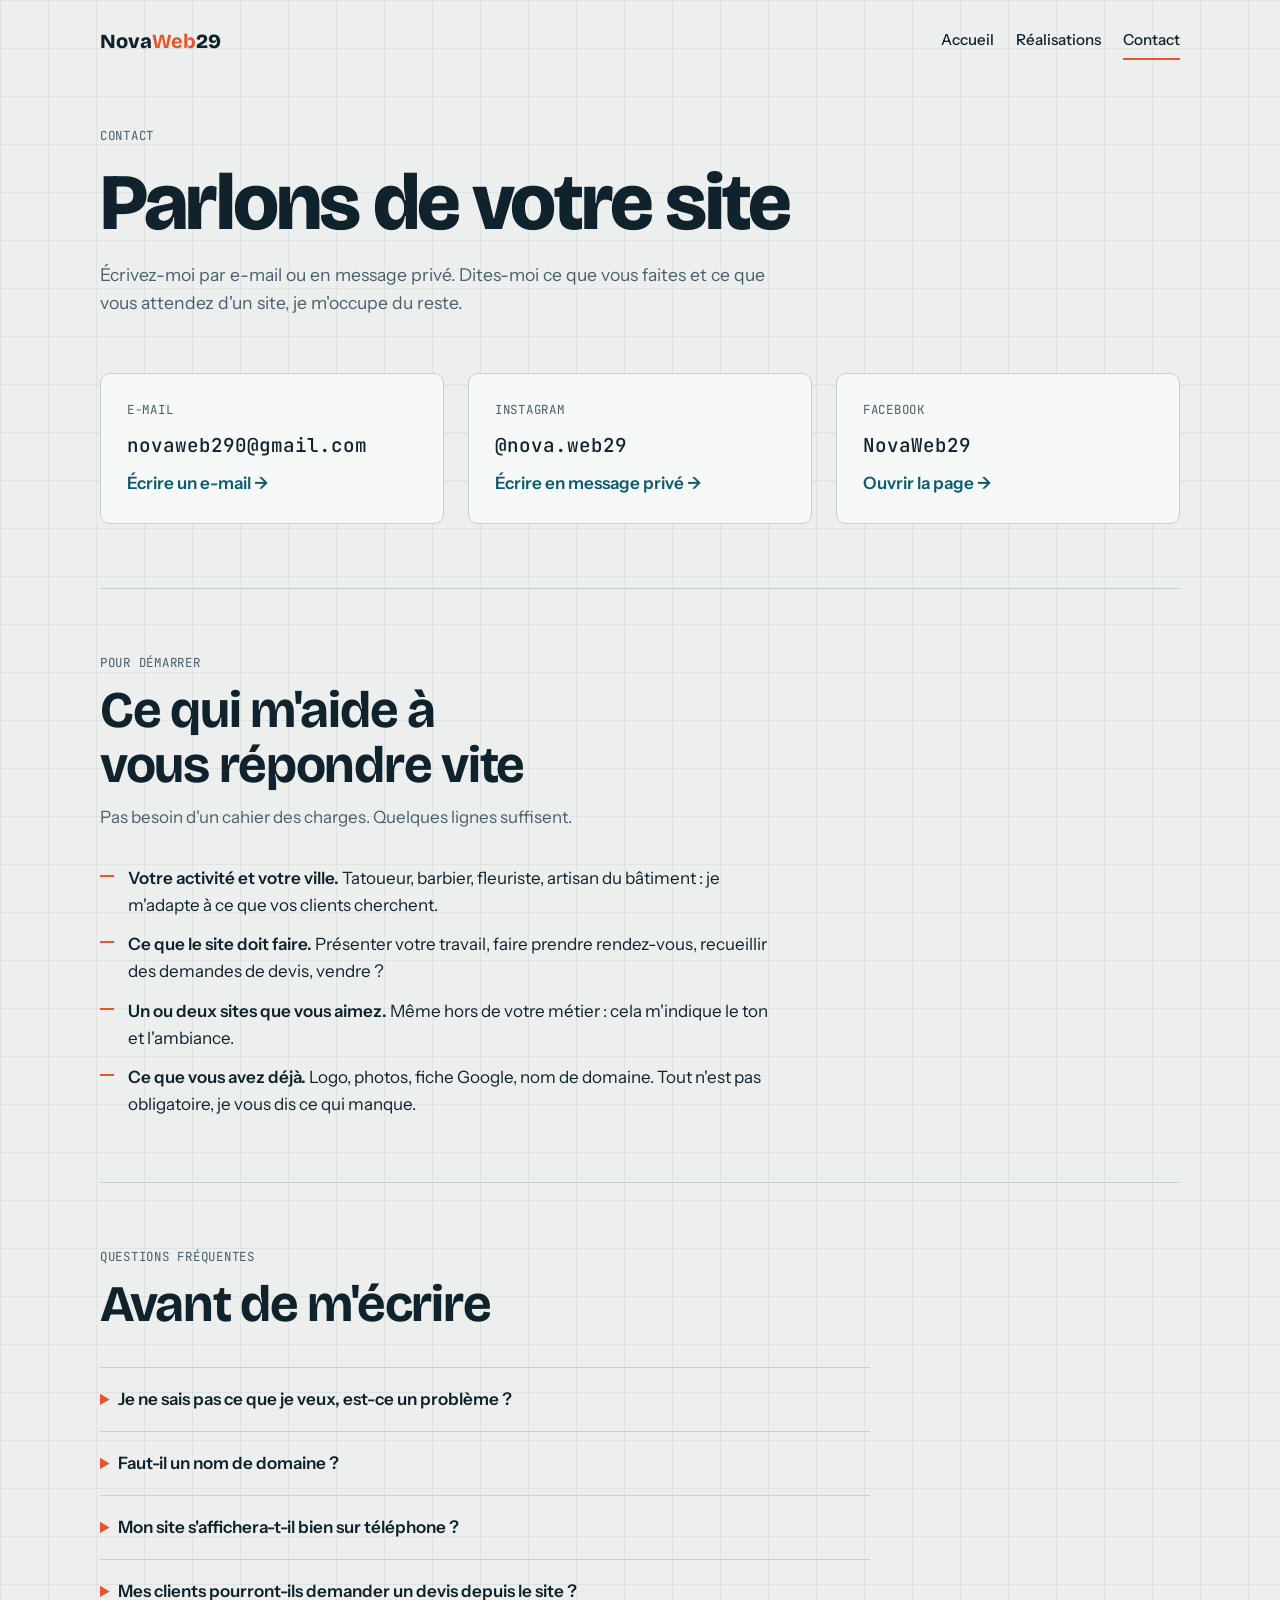
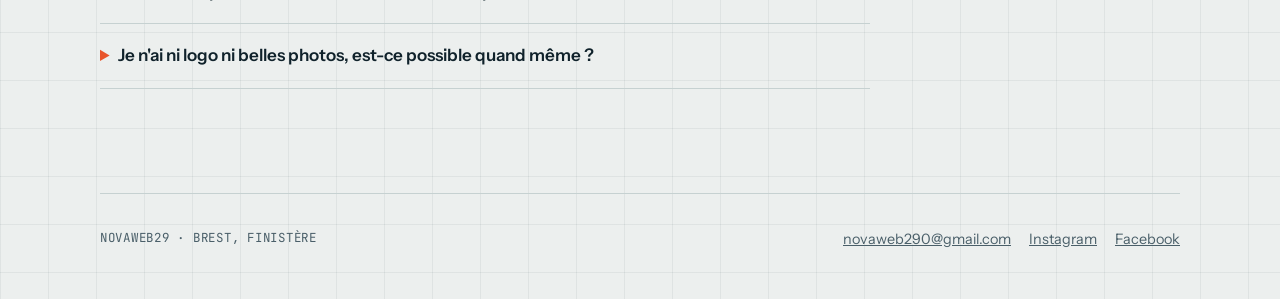
==== contact.html @ d8a7ceb2 "first commit" ====
<!doctype html>
<html lang="fr">
  <head>
    <meta charset="utf-8" />
    <meta name="viewport" content="width=device-width, initial-scale=1" />
    <title>Contact — NovaWeb29</title>
    <meta
      name="description"
      content="Contactez NovaWeb29 sur Instagram ou Facebook pour parler de votre site. Voici comment se déroule un projet, de la première discussion à la mise en ligne."
    />
    <link rel="preconnect" href="https://fonts.googleapis.com" />
    <link rel="preconnect" href="https://fonts.gstatic.com" crossorigin />
    <link
      rel="stylesheet"
      href="https://fonts.googleapis.com/css2?family=Bricolage+Grotesque:opsz,wght@12..96,500;12..96,700;12..96,800&family=Instrument+Sans:wght@400;500;600&family=JetBrains+Mono:wght@400;500&display=swap"
    />
    <link rel="stylesheet" href="css/style.css" />
  </head>
  <body>
    <div class="wrap">
      <header class="site-header">
        <a class="logo" href="index.html">Nova<b>Web</b>29</a>
        <nav class="site-nav" aria-label="Navigation principale">
          <a href="index.html">Accueil</a>
          <a href="realisations.html">Réalisations</a>
          <a href="contact.html" aria-current="page">Contact</a>
        </nav>
      </header>

      <main>
        <div class="page-head">
          <span class="mono">Contact</span>
          <h1>Parlons de votre site</h1>
          <p>
            Écrivez-moi par e-mail ou en message privé. Dites-moi ce que vous
            faites et ce que vous attendez d'un site, je m'occupe du reste.
          </p>
        </div>

        <div class="grid">
          <a class="card social" href="mailto:novaweb290@gmail.com">
            <span class="mono">E-mail</span>
            <strong>novaweb290@gmail.com</strong>
            <span class="more">Écrire un e-mail →</span>
          </a>
          <a
            class="card social"
            href="https://www.instagram.com/nova.web29/"
            target="_blank"
            rel="noopener"
          >
            <span class="mono">Instagram</span>
            <strong>@nova.web29</strong>
            <span class="more">Écrire en message privé →</span>
          </a>
          <a
            class="card social"
            href="https://www.facebook.com/profile.php?id=61596069277853"
            target="_blank"
            rel="noopener"
          >
            <span class="mono">Facebook</span>
            <strong>NovaWeb29</strong>
            <span class="more">Ouvrir la page →</span>
          </a>
        </div>

        <section class="section section--spaced">
          <div class="section-head">
            <span class="mono">Pour démarrer</span>
            <h2>Ce qui m'aide à vous répondre vite</h2>
            <p>
              Pas besoin d'un cahier des charges. Quelques lignes suffisent.
            </p>
          </div>
          <ul class="checks">
            <li>
              <strong>Votre activité et votre ville.</strong> Tatoueur, barbier,
              fleuriste, artisan du bâtiment : je m'adapte à ce que vos clients
              cherchent.
            </li>
            <li>
              <strong>Ce que le site doit faire.</strong> Présenter votre
              travail, faire prendre rendez-vous, recueillir des demandes de
              devis, vendre ?
            </li>
            <li>
              <strong>Un ou deux sites que vous aimez.</strong> Même hors de
              votre métier : cela m'indique le ton et l'ambiance.
            </li>
            <li>
              <strong>Ce que vous avez déjà.</strong> Logo, photos, fiche
              Google, nom de domaine. Tout n'est pas obligatoire, je vous dis ce
              qui manque.
            </li>
          </ul>
        </section>

        <section class="section">
          <div class="section-head">
            <span class="mono">Questions fréquentes</span>
            <h2>Avant de m'écrire</h2>
          </div>
          <div class="faq">
            <details>
              <summary>
                Je ne sais pas ce que je veux, est-ce un problème ?
              </summary>
              <p>
                Non. On réfléchit ensemble aux pages, aux couleurs et au ton, à
                partir de votre activité et de ce que vous aimez ailleurs.
              </p>
            </details>
            <details>
              <summary>Faut-il un nom de domaine ?</summary>
              <p>
                C'est conseillé : une adresse à votre nom fait plus sérieux
                qu'un lien technique. Je vous explique comment le prendre à
                votre nom, puis le site est relié dessus.
              </p>
            </details>
            <details>
              <summary>Mon site s'affichera-t-il bien sur téléphone ?</summary>
              <p>
                Oui. Chaque page est pensée d'abord pour le téléphone, puis
                adaptée aux grands écrans.
              </p>
            </details>
            <details>
              <summary>
                Mes clients pourront-ils demander un devis depuis le site ?
              </summary>
              <p>
                Oui. Un formulaire de devis ou de projet envoie la demande dans
                votre boîte mail, avec l'essentiel : quoi, pour quand, pour quel
                budget.
              </p>
            </details>
            <details>
              <summary>
                Je n'ai ni logo ni belles photos, est-ce possible quand même ?
              </summary>
              <p>
                Oui. On regarde ensemble ce qui manque et comment le compenser.
                Un logo simple et quelques bonnes photos de votre travail
                suffisent pour démarrer.
              </p>
            </details>
          </div>
        </section>
      </main>

      <footer class="site-footer">
        <span class="mono">NovaWeb29 · Brest, Finistère</span>
        <nav aria-label="Pied de page">
          <a href="mailto:novaweb290@gmail.com">novaweb290@gmail.com</a>
          <a
            href="https://www.instagram.com/nova.web29/"
            target="_blank"
            rel="noopener"
            >Instagram</a
          >
          <a
            href="https://www.facebook.com/profile.php?id=61596069277853"
            target="_blank"
            rel="noopener"
            >Facebook</a
          >
        </nav>
      </footer>
    </div>
    <script src="js/main.js"></script>
  </body>
</html>
---- css/style.css ----
/* NovaWeb29 — feuille de style commune aux trois pages.
   Concept : carte marine (quadrillage, coordonnées de Brest, un point de signal orange).
   La page Réalisations surcharge les variables dans css/realisations.css. */

/* ---------- Variables ---------- */
:root {
  --bg: #ecefee;
  --surface: #f7f9f8;
  --fg: #10222b;
  --muted: #4a5f69;
  --line: #c6d1d1;
  --accent: #0e5a70;
  --accent-fg: #ffffff;
  --signal: #e8542b;
  --grid: rgba(16, 34, 43, 0.06);

  --font-display: "Bricolage Grotesque", "Helvetica Neue", Arial, sans-serif;
  --font-body: "Instrument Sans", "Helvetica Neue", Arial, sans-serif;
  --font-mono: "JetBrains Mono", ui-monospace, Menlo, Consolas, monospace;
}

@media (prefers-color-scheme: dark) {
  :root:not([data-theme="light"]) {
    --bg: #0c171d;
    --surface: #13232b;
    --fg: #e6eeee;
    --muted: #93a8b0;
    --line: #25383f;
    --accent: #5eb6cf;
    --accent-fg: #06161c;
    --signal: #ff7a52;
    --grid: rgba(230, 238, 238, 0.06);
    color-scheme: dark;
  }
}

:root[data-theme="dark"] {
  --bg: #0c171d;
  --surface: #13232b;
  --fg: #e6eeee;
  --muted: #93a8b0;
  --line: #25383f;
  --accent: #5eb6cf;
  --accent-fg: #06161c;
  --signal: #ff7a52;
  --grid: rgba(230, 238, 238, 0.06);
  color-scheme: dark;
}

/* ---------- Base ---------- */
*,
*::before,
*::after {
  box-sizing: border-box;
}
[hidden] {
  display: none !important;
}
html {
  scroll-behavior: smooth;
}

body {
  margin: 0;
  padding-inline: max(16px, env(safe-area-inset-left, 0px))
    max(16px, env(safe-area-inset-right, 0px));
  background-color: var(--bg);
  background-image:
    linear-gradient(var(--grid) 1px, transparent 1px),
    linear-gradient(90deg, var(--grid) 1px, transparent 1px);
  background-size: 48px 48px;
  color: var(--fg);
  font-family: var(--font-body);
  font-size: 17px;
  line-height: 1.6;
}

.wrap {
  max-width: 1080px;
  margin-inline: auto;
}

a {
  color: var(--accent);
}
img {
  max-width: 100%;
  height: auto;
}
:focus-visible {
  outline: 3px solid var(--signal);
  outline-offset: 3px;
  border-radius: 4px;
}

h1,
h2,
h3 {
  margin: 0;
  font-family: var(--font-display);
  line-height: 1.08;
  text-wrap: balance;
}
p {
  margin: 0;
}

.mono {
  font-family: var(--font-mono);
  font-size: 0.78rem;
  letter-spacing: 0.06em;
  text-transform: uppercase;
  color: var(--muted);
}

/* ---------- En-tête et pied de page ---------- */
.site-header {
  display: flex;
  flex-wrap: wrap;
  align-items: center;
  justify-content: space-between;
  gap: 12px 28px;
  padding-block: 22px;
}

.logo {
  font-family: var(--font-display);
  font-weight: 800;
  font-size: 1.25rem;
  color: var(--fg);
  text-decoration: none;
}
.logo b {
  color: var(--signal);
}

.site-nav {
  display: flex;
  flex-wrap: wrap;
  gap: 6px 22px;
}
.site-nav a {
  padding-block: 6px;
  border-bottom: 2px solid transparent;
  color: var(--fg);
  font-weight: 500;
  font-size: 0.95rem;
  text-decoration: none;
}
.site-nav a:hover,
.site-nav a[aria-current="page"] {
  border-color: var(--signal);
}

.site-footer {
  display: flex;
  flex-wrap: wrap;
  justify-content: space-between;
  gap: 10px 24px;
  margin-top: 40px;
  padding-block: 34px 48px;
  border-top: 1px solid var(--line);
}
.site-footer nav {
  display: flex;
  flex-wrap: wrap;
  gap: 6px 18px;
}
.site-footer a {
  color: var(--muted);
  font-size: 0.9rem;
}

/* ---------- Boutons ---------- */
.btn {
  display: inline-block;
  padding: 13px 22px;
  border: 2px solid var(--accent);
  border-radius: 6px;
  font: 600 1rem var(--font-body);
  text-decoration: none;
  cursor: pointer;
  transition: transform 0.15s ease;
}
.btn:hover {
  transform: translateY(-1px);
}
.btn--primary {
  background: var(--accent);
  color: var(--accent-fg);
}
.btn--ghost {
  background: transparent;
  color: var(--accent);
}
.btn-row {
  display: flex;
  flex-wrap: wrap;
  gap: 12px;
}

/* ---------- Sections ---------- */
.section {
  padding-block: 64px;
  border-top: 1px solid var(--line);
}
.section--spaced {
  margin-top: 64px;
}

.section-head {
  display: grid;
  gap: 10px;
  max-width: 62ch;
  margin-bottom: 34px;
}
.section-head h2 {
  font-size: clamp(2rem, 5vw, 3.2rem);
  font-weight: 700;
  letter-spacing: -0.025em;
}
.section-head p {
  color: var(--muted);
}

/* ---------- Accueil : hero ---------- */
.hero {
  display: grid;
  gap: 26px;
  padding-block: 56px 72px;
}
.hero h1 {
  font-size: clamp(3.4rem, 13vw, 8.6rem);
  font-weight: 800;
  letter-spacing: -0.04em;
}
.hero h1 span {
  color: var(--signal);
}
.hero .lead {
  max-width: 36ch;
  font-size: clamp(1.15rem, 2.6vw, 1.5rem);
  line-height: 1.4;
}

/* ---------- Pages intérieures : titre ---------- */
.page-head {
  display: grid;
  gap: 14px;
  max-width: 64ch;
  padding-block: 44px 56px;
}
.page-head h1 {
  font-size: clamp(2.6rem, 8vw, 5rem);
  font-weight: 800;
  letter-spacing: -0.035em;
}
.page-head p {
  color: var(--muted);
  font-size: 1.1rem;
}

/* ---------- Cartes ---------- */
.grid {
  display: grid;
  gap: 24px;
  grid-template-columns: repeat(auto-fit, minmax(min(100%, 300px), 1fr));
}

.card {
  display: grid;
  gap: 12px;
  align-content: start;
  min-width: 0;
  padding: 26px;
  border: 1px solid var(--line);
  border-radius: 10px;
  background: var(--surface);
}
.card h3 {
  font-size: 1.45rem;
  font-weight: 700;
}
.card p {
  color: var(--muted);
}

.teaser {
  color: inherit;
  text-decoration: none;
  transition: border-color 0.15s ease;
}
.teaser:hover {
  border-color: var(--signal);
}
.teaser strong {
  font-family: var(--font-display);
  font-size: 1.7rem;
  font-weight: 700;
  line-height: 1.1;
}
.teaser .more {
  color: var(--accent);
  font-weight: 600;
}

.social {
  color: inherit;
  text-decoration: none;
  transition: border-color 0.15s ease;
}
.social:hover {
  border-color: var(--signal);
}
.social strong {
  font: 500 1.2rem var(--font-mono);
  overflow-wrap: anywhere;
}
.social .more {
  color: var(--accent);
  font-weight: 600;
}

/* ---------- Bandeau d'appel final ---------- */
.cta-band {
  display: grid;
  gap: 18px;
  justify-items: start;
  padding: 36px 32px;
  border-radius: 10px;
  background: var(--fg);
  color: var(--bg);
}
.cta-band h2 {
  font-size: clamp(1.8rem, 4vw, 2.6rem);
  font-weight: 700;
  letter-spacing: -0.02em;
}
.cta-band p {
  max-width: 56ch;
  opacity: 0.85;
}
.cta-band .btn {
  border-color: var(--bg);
  background: var(--bg);
  color: var(--fg);
}

/* ---------- Listes et étapes ---------- */
.checks {
  display: grid;
  gap: 12px;
  margin: 0;
  padding: 0;
  list-style: none;
  max-width: 62ch;
}
.checks li {
  position: relative;
  padding-left: 28px;
}
.checks li::before {
  content: "";
  position: absolute;
  left: 0;
  top: 0.6em;
  width: 14px;
  height: 2px;
  background: var(--signal);
}
.checks strong {
  font-weight: 600;
}

.steps {
  display: grid;
  gap: 24px;
  margin: 0;
  padding: 0;
  list-style: none;
  grid-template-columns: repeat(auto-fit, minmax(min(100%, 230px), 1fr));
  counter-reset: step;
}
.steps li {
  display: grid;
  gap: 8px;
  align-content: start;
  padding-top: 16px;
  border-top: 2px solid var(--fg);
  counter-increment: step;
}
.steps li::before {
  content: "0" counter(step);
  color: var(--signal);
  font: 500 0.8rem var(--font-mono);
}
.steps h3 {
  font-size: 1.3rem;
  font-weight: 700;
}
.steps p {
  color: var(--muted);
}

/* ---------- Réalisations ---------- */
.case {
  display: grid;
  grid-template-columns: repeat(auto-fit, minmax(min(100%, 380px), 1fr));
  overflow: hidden;
  border: 1px solid var(--line);
  border-radius: 10px;
  background: var(--surface);
}
.case + .case {
  margin-top: 32px;
}

.case__visual {
  display: grid;
  gap: 28px;
  align-content: center;
  justify-items: center;
  min-width: 0;
  padding: 40px 28px;
}
.case__visual img {
  display: block;
  width: auto;
  max-height: 260px;
}

.case__text {
  display: grid;
  gap: 14px;
  align-content: start;
  min-width: 0;
  padding: 32px 30px;
}
.case__text h2 {
  font-size: 2.2rem;
  font-weight: 700;
  letter-spacing: -0.02em;
}
.case__lead {
  font-size: 1.15rem;
  line-height: 1.45;
}
.case__text p {
  color: var(--muted);
}

.codes {
  display: grid;
  gap: 8px;
  width: 100%;
  max-width: 300px;
  margin: 0;
  padding: 0;
  list-style: none;
}
.codes li {
  display: flex;
  align-items: center;
  gap: 12px;
}
.codes i {
  flex: none;
  display: block;
  width: 26px;
  height: 26px;
  border: 1px solid rgba(255, 255, 255, 0.25);
  border-radius: 4px;
}
.codes code {
  font: 500 0.85rem var(--font-mono);
}
.codes span {
  font-size: 0.85rem;
  opacity: 0.75;
}

.tags {
  display: flex;
  flex-wrap: wrap;
  gap: 8px;
  margin-top: 4px;
}
.tags span {
  padding: 4px 9px;
  border: 1px solid var(--line);
  border-radius: 99px;
  color: var(--muted);
  font: 500 0.74rem var(--font-mono);
}

/* ---------- Démo de demande de devis ---------- */
.demo {
  overflow: hidden;
  border: 1px solid var(--line);
  border-radius: 10px;
  background: var(--surface);
}
.demo__chrome {
  display: flex;
  align-items: center;
  gap: 10px;
  padding: 10px 14px;
  border-bottom: 1px solid var(--line);
  background: var(--bg);
}
.demo__chrome i {
  display: inline-block;
  width: 10px;
  height: 10px;
  border-radius: 50%;
  background: var(--line);
}
.demo__url {
  margin-left: 6px;
  color: var(--muted);
  font: 400 0.78rem var(--font-mono);
  overflow-wrap: anywhere;
}
.demo__badge {
  margin-left: auto;
  padding: 2px 8px;
  border: 1px solid var(--signal);
  border-radius: 99px;
  color: var(--signal);
  font: 500 0.7rem var(--font-mono);
  letter-spacing: 0.06em;
  text-transform: uppercase;
  white-space: nowrap;
}
.demo__body {
  display: grid;
  gap: 30px;
  padding: 28px 24px;
  grid-template-columns: repeat(auto-fit, minmax(min(100%, 320px), 1fr));
}
.demo__intro {
  display: grid;
  gap: 14px;
  align-content: start;
}
.demo__intro h3 {
  font-size: 2rem;
  font-weight: 700;
}
.demo__intro p {
  color: var(--muted);
}
.demo__note {
  margin: 0;
  padding: 14px 24px;
  border-top: 1px solid var(--line);
  color: var(--muted);
  font-size: 0.9rem;
}

form {
  display: grid;
  gap: 14px;
  min-width: 0;
}
label {
  display: grid;
  gap: 5px;
  font-weight: 600;
  font-size: 0.9rem;
}
input,
select,
textarea {
  width: 100%;
  min-width: 0;
  padding: 10px 12px;
  border: 1px solid var(--line);
  border-radius: 6px;
  background: var(--bg);
  color: var(--fg);
  font: 400 1rem var(--font-body);
}
textarea {
  min-height: 96px;
  resize: vertical;
}
.form-row {
  display: grid;
  gap: 14px;
  grid-template-columns: repeat(auto-fit, minmax(min(100%, 180px), 1fr));
}

.recap {
  display: grid;
  gap: 10px;
  padding: 18px 20px;
  border: 1px dashed var(--accent);
  border-radius: 8px;
}
.recap dl {
  display: grid;
  grid-template-columns: auto 1fr;
  gap: 6px 14px;
  margin: 0;
}
.recap dt {
  padding-top: 3px;
  color: var(--muted);
  font: 500 0.74rem var(--font-mono);
  letter-spacing: 0.05em;
  text-transform: uppercase;
}
.recap dd {
  margin: 0;
  overflow-wrap: anywhere;
}

/* ---------- Accueil : engagements et sites en ligne ---------- */
.trust {
  display: grid;
  gap: 22px;
  padding-block: 28px;
  border-top: 1px solid var(--line);
}
.promises {
  display: flex;
  flex-wrap: wrap;
  gap: 10px 32px;
  margin: 0;
  padding: 0;
  list-style: none;
  font-weight: 600;
}
.promises li {
  position: relative;
  padding-left: 22px;
}
.promises li::before {
  content: "";
  position: absolute;
  left: 0;
  top: 0.72em;
  width: 12px;
  height: 2px;
  background: var(--signal);
}

.clients {
  display: flex;
  flex-wrap: wrap;
  align-items: center;
  gap: 12px 14px;
}
.client {
  display: inline-flex;
  align-items: center;
  gap: 12px;
  padding: 8px 16px 8px 10px;
  border-radius: 6px;
  color: #f4efe6;
  font-family: var(--font-display);
  font-weight: 600;
  text-decoration: none;
  transition: transform 0.15s ease;
}
.client:hover {
  transform: translateY(-1px);
}
.client img {
  display: block;
  width: auto;
  height: 40px;
}
.client--graphite {
  background: #141a1e;
}
.client--manor {
  background: #211e1e;
}

/* ---------- Contact : FAQ ---------- */
.faq {
  display: grid;
  max-width: 70ch;
  border-top: 1px solid var(--line);
}
.faq details {
  border-bottom: 1px solid var(--line);
}
.faq summary {
  padding-block: 18px;
  font-weight: 600;
  cursor: pointer;
}
.faq summary::marker {
  color: var(--signal);
}
.faq p {
  padding-bottom: 18px;
  color: var(--muted);
}

@media (prefers-reduced-motion: reduce) {
  html {
    scroll-behavior: auto;
  }
  .btn,
  .teaser,
  .social,
  .client {
    transition: none;
  }
  .btn:hover {
    transform: none;
  }
}
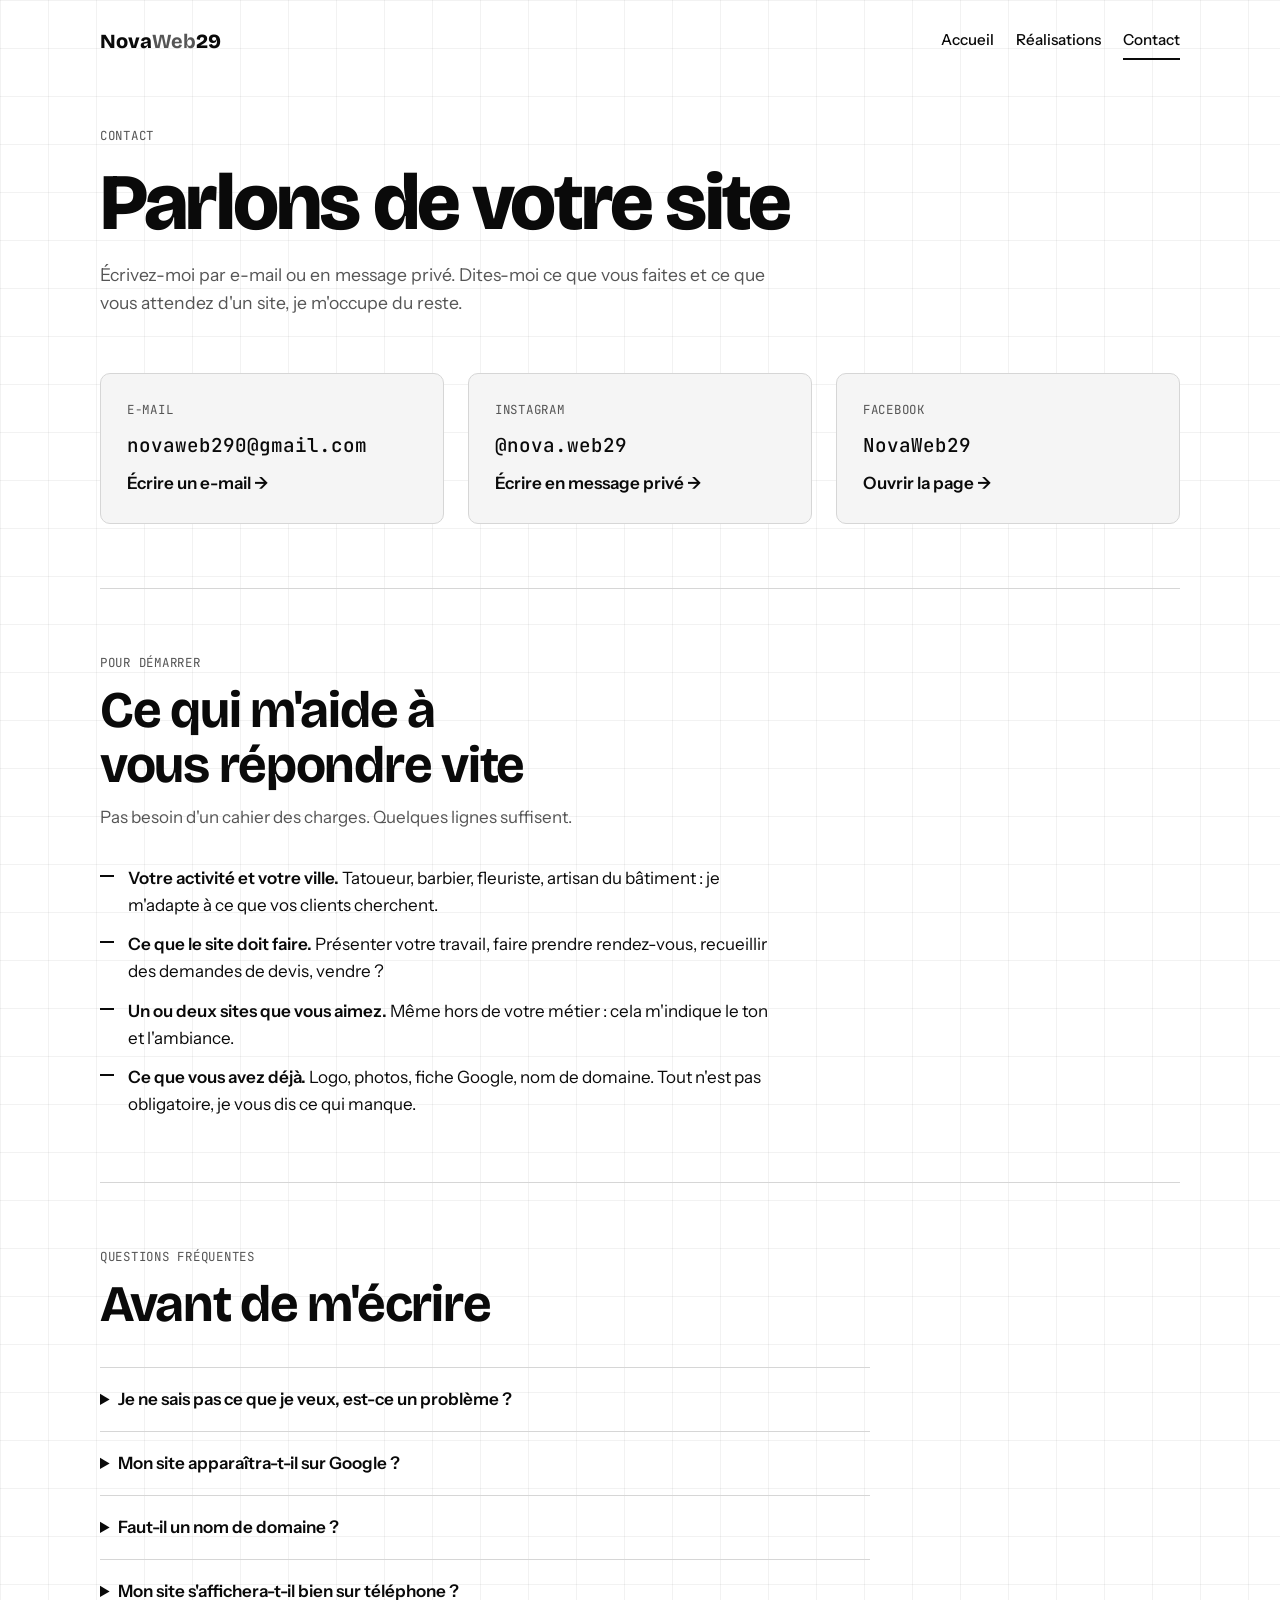
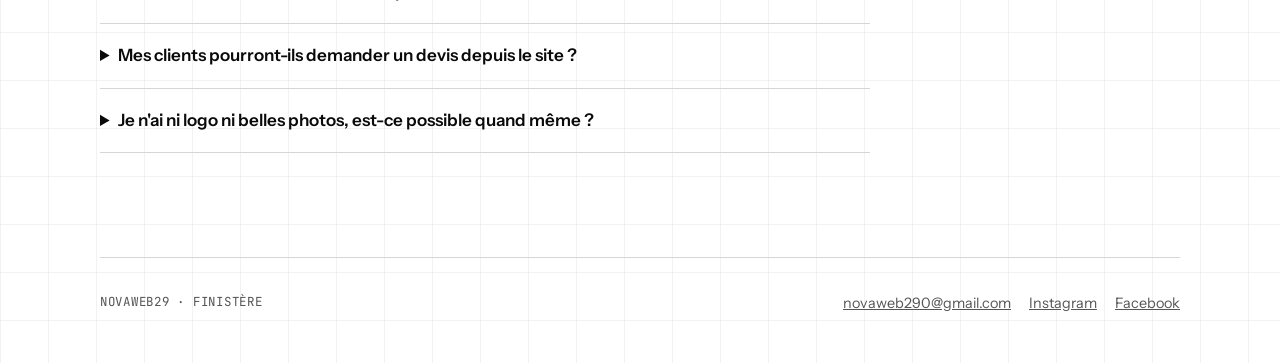
==== commit d38f83ec: "v1" ====
--- a/contact.html
+++ b/contact.html
@@ -1,174 +1,122 @@
 <!doctype html>
 <html lang="fr">
-  <head>
-    <meta charset="utf-8" />
-    <meta name="viewport" content="width=device-width, initial-scale=1" />
-    <title>Contact — NovaWeb29</title>
-    <meta
-      name="description"
-      content="Contactez NovaWeb29 sur Instagram ou Facebook pour parler de votre site. Voici comment se déroule un projet, de la première discussion à la mise en ligne."
-    />
-    <link rel="preconnect" href="https://fonts.googleapis.com" />
-    <link rel="preconnect" href="https://fonts.gstatic.com" crossorigin />
-    <link
-      rel="stylesheet"
-      href="https://fonts.googleapis.com/css2?family=Bricolage+Grotesque:opsz,wght@12..96,500;12..96,700;12..96,800&family=Instrument+Sans:wght@400;500;600&family=JetBrains+Mono:wght@400;500&display=swap"
-    />
-    <link rel="stylesheet" href="css/style.css" />
-  </head>
-  <body>
-    <div class="wrap">
-      <header class="site-header">
-        <a class="logo" href="index.html">Nova<b>Web</b>29</a>
-        <nav class="site-nav" aria-label="Navigation principale">
-          <a href="index.html">Accueil</a>
-          <a href="realisations.html">Réalisations</a>
-          <a href="contact.html" aria-current="page">Contact</a>
-        </nav>
-      </header>
+<head>
+  <meta charset="utf-8">
+  <meta name="viewport" content="width=device-width, initial-scale=1">
+  <title>Devis site web dans le Finistère : contact — NovaWeb29</title>
+  <meta name="description" content="Demandez un devis gratuit pour votre site web dans le Finistère. Écrivez à NovaWeb29 par e-mail, Instagram ou Facebook.">
+  <meta name="robots" content="index, follow, max-image-preview:large">
+  <meta name="theme-color" content="#0A0A0A">
+  <link rel="canonical" href="https://novaweb29.fr/contact.html">
+  <link rel="icon" href="img/favicon.svg" type="image/svg+xml">
+  <meta property="og:type" content="website">
+  <meta property="og:locale" content="fr_FR">
+  <meta property="og:site_name" content="NovaWeb29">
+  <meta property="og:title" content="Devis site web dans le Finistère : contact — NovaWeb29">
+  <meta property="og:description" content="Demandez un devis gratuit pour votre site web dans le Finistère. Écrivez à NovaWeb29 par e-mail, Instagram ou Facebook.">
+  <meta property="og:url" content="https://novaweb29.fr/contact.html">
+  <meta property="og:image" content="https://novaweb29.fr/img/og-image.png">
+  <meta name="twitter:card" content="summary_large_image">
+  <link rel="preconnect" href="https://fonts.googleapis.com">
+  <link rel="preconnect" href="https://fonts.gstatic.com" crossorigin>
+  <link rel="stylesheet" href="https://fonts.googleapis.com/css2?family=Bricolage+Grotesque:opsz,wght@12..96,500;12..96,700;12..96,800&family=Instrument+Sans:wght@400;500;600&family=JetBrains+Mono:wght@400;500&display=swap">
+  <link rel="stylesheet" href="css/style.css">
+</head>
+<body>
+<div class="wrap">
 
-      <main>
-        <div class="page-head">
-          <span class="mono">Contact</span>
-          <h1>Parlons de votre site</h1>
-          <p>
-            Écrivez-moi par e-mail ou en message privé. Dites-moi ce que vous
-            faites et ce que vous attendez d'un site, je m'occupe du reste.
-          </p>
-        </div>
+  <header class="site-header">
+    <a class="logo" href="index.html">Nova<b>Web</b>29</a>
+    <nav class="site-nav" aria-label="Navigation principale">
+      <a href="index.html">Accueil</a>
+      <a href="realisations.html">Réalisations</a>
+      <a href="contact.html" aria-current="page">Contact</a>
+    </nav>
+  </header>
 
-        <div class="grid">
-          <a class="card social" href="mailto:novaweb290@gmail.com">
-            <span class="mono">E-mail</span>
-            <strong>novaweb290@gmail.com</strong>
-            <span class="more">Écrire un e-mail →</span>
-          </a>
-          <a
-            class="card social"
-            href="https://www.instagram.com/nova.web29/"
-            target="_blank"
-            rel="noopener"
-          >
-            <span class="mono">Instagram</span>
-            <strong>@nova.web29</strong>
-            <span class="more">Écrire en message privé →</span>
-          </a>
-          <a
-            class="card social"
-            href="https://www.facebook.com/profile.php?id=61596069277853"
-            target="_blank"
-            rel="noopener"
-          >
-            <span class="mono">Facebook</span>
-            <strong>NovaWeb29</strong>
-            <span class="more">Ouvrir la page →</span>
-          </a>
-        </div>
+  <main>
+    <div class="page-head">
+      <span class="mono">Contact</span>
+      <h1>Parlons de votre site</h1>
+      <p>Écrivez-moi par e-mail ou en message privé. Dites-moi ce que vous faites et ce que vous attendez d'un site, je m'occupe du reste.</p>
+    </div>
 
-        <section class="section section--spaced">
-          <div class="section-head">
-            <span class="mono">Pour démarrer</span>
-            <h2>Ce qui m'aide à vous répondre vite</h2>
-            <p>
-              Pas besoin d'un cahier des charges. Quelques lignes suffisent.
-            </p>
-          </div>
-          <ul class="checks">
-            <li>
-              <strong>Votre activité et votre ville.</strong> Tatoueur, barbier,
-              fleuriste, artisan du bâtiment : je m'adapte à ce que vos clients
-              cherchent.
-            </li>
-            <li>
-              <strong>Ce que le site doit faire.</strong> Présenter votre
-              travail, faire prendre rendez-vous, recueillir des demandes de
-              devis, vendre ?
-            </li>
-            <li>
-              <strong>Un ou deux sites que vous aimez.</strong> Même hors de
-              votre métier : cela m'indique le ton et l'ambiance.
-            </li>
-            <li>
-              <strong>Ce que vous avez déjà.</strong> Logo, photos, fiche
-              Google, nom de domaine. Tout n'est pas obligatoire, je vous dis ce
-              qui manque.
-            </li>
-          </ul>
-        </section>
+    <div class="grid">
+      <a class="card social" href="mailto:novaweb290@gmail.com">
+        <span class="mono">E-mail</span>
+        <strong>novaweb290@gmail.com</strong>
+        <span class="more">Écrire un e-mail →</span>
+      </a>
+      <a class="card social" href="https://www.instagram.com/nova.web29/" target="_blank" rel="noopener">
+        <span class="mono">Instagram</span>
+        <strong>@nova.web29</strong>
+        <span class="more">Écrire en message privé →</span>
+      </a>
+      <a class="card social" href="https://www.facebook.com/profile.php?id=61596069277853" target="_blank" rel="noopener">
+        <span class="mono">Facebook</span>
+        <strong>NovaWeb29</strong>
+        <span class="more">Ouvrir la page →</span>
+      </a>
+    </div>
 
-        <section class="section">
-          <div class="section-head">
-            <span class="mono">Questions fréquentes</span>
-            <h2>Avant de m'écrire</h2>
-          </div>
-          <div class="faq">
-            <details>
-              <summary>
-                Je ne sais pas ce que je veux, est-ce un problème ?
-              </summary>
-              <p>
-                Non. On réfléchit ensemble aux pages, aux couleurs et au ton, à
-                partir de votre activité et de ce que vous aimez ailleurs.
-              </p>
-            </details>
-            <details>
-              <summary>Faut-il un nom de domaine ?</summary>
-              <p>
-                C'est conseillé : une adresse à votre nom fait plus sérieux
-                qu'un lien technique. Je vous explique comment le prendre à
-                votre nom, puis le site est relié dessus.
-              </p>
-            </details>
-            <details>
-              <summary>Mon site s'affichera-t-il bien sur téléphone ?</summary>
-              <p>
-                Oui. Chaque page est pensée d'abord pour le téléphone, puis
-                adaptée aux grands écrans.
-              </p>
-            </details>
-            <details>
-              <summary>
-                Mes clients pourront-ils demander un devis depuis le site ?
-              </summary>
-              <p>
-                Oui. Un formulaire de devis ou de projet envoie la demande dans
-                votre boîte mail, avec l'essentiel : quoi, pour quand, pour quel
-                budget.
-              </p>
-            </details>
-            <details>
-              <summary>
-                Je n'ai ni logo ni belles photos, est-ce possible quand même ?
-              </summary>
-              <p>
-                Oui. On regarde ensemble ce qui manque et comment le compenser.
-                Un logo simple et quelques bonnes photos de votre travail
-                suffisent pour démarrer.
-              </p>
-            </details>
-          </div>
-        </section>
-      </main>
+    <section class="section section--spaced">
+      <div class="section-head">
+        <span class="mono">Pour démarrer</span>
+        <h2>Ce qui m'aide à vous répondre vite</h2>
+        <p>Pas besoin d'un cahier des charges. Quelques lignes suffisent.</p>
+      </div>
+      <ul class="checks">
+        <li><strong>Votre activité et votre ville.</strong> Tatoueur, barbier, fleuriste, artisan du bâtiment : je m'adapte à ce que vos clients cherchent.</li>
+        <li><strong>Ce que le site doit faire.</strong> Présenter votre travail, faire prendre rendez-vous, recueillir des demandes de devis, vendre ?</li>
+        <li><strong>Un ou deux sites que vous aimez.</strong> Même hors de votre métier : cela m'indique le ton et l'ambiance.</li>
+        <li><strong>Ce que vous avez déjà.</strong> Logo, photos, fiche Google, nom de domaine. Tout n'est pas obligatoire, je vous dis ce qui manque.</li>
+      </ul>
+    </section>
 
-      <footer class="site-footer">
-        <span class="mono">NovaWeb29 · Brest, Finistère</span>
-        <nav aria-label="Pied de page">
-          <a href="mailto:novaweb290@gmail.com">novaweb290@gmail.com</a>
-          <a
-            href="https://www.instagram.com/nova.web29/"
-            target="_blank"
-            rel="noopener"
-            >Instagram</a
-          >
-          <a
-            href="https://www.facebook.com/profile.php?id=61596069277853"
-            target="_blank"
-            rel="noopener"
-            >Facebook</a
-          >
-        </nav>
-      </footer>
-    </div>
-    <script src="js/main.js"></script>
-  </body>
+    <section class="section">
+      <div class="section-head">
+        <span class="mono">Questions fréquentes</span>
+        <h2>Avant de m'écrire</h2>
+      </div>
+      <div class="faq">
+        <details>
+          <summary>Je ne sais pas ce que je veux, est-ce un problème ?</summary>
+          <p>Non. On réfléchit ensemble aux pages, aux couleurs et au ton, à partir de votre activité et de ce que vous aimez ailleurs.</p>
+        </details>
+        <details>
+          <summary>Mon site apparaîtra-t-il sur Google ?</summary>
+          <p>Je m'occupe de tout ce qui aide Google à vous trouver : le titre et la description affichés dans les résultats, la liste de vos pages envoyée à Google, et votre fiche Google avec vos horaires et votre zone. Personne ne peut promettre la première place, mais votre site est bien préparé pour y prétendre. Les premiers résultats prennent quelques semaines.</p>
+        </details>
+        <details>
+          <summary>Faut-il un nom de domaine ?</summary>
+          <p>C'est conseillé : une adresse à votre nom fait plus sérieux qu'un lien technique. Je vous explique comment le prendre à votre nom, puis le site est relié dessus.</p>
+        </details>
+        <details>
+          <summary>Mon site s'affichera-t-il bien sur téléphone ?</summary>
+          <p>Oui. Chaque page est pensée d'abord pour le téléphone, puis adaptée aux grands écrans.</p>
+        </details>
+        <details>
+          <summary>Mes clients pourront-ils demander un devis depuis le site ?</summary>
+          <p>Oui. Un formulaire de devis ou de projet envoie la demande dans votre boîte mail, avec l'essentiel : quoi, pour quand, pour quel budget.</p>
+        </details>
+        <details>
+          <summary>Je n'ai ni logo ni belles photos, est-ce possible quand même ?</summary>
+          <p>Oui. On regarde ensemble ce qui manque et comment le compenser. Un logo simple et quelques bonnes photos de votre travail suffisent pour démarrer.</p>
+        </details>
+      </div>
+    </section>
+  </main>
+
+  <footer class="site-footer">
+    <span class="mono">NovaWeb29 · Finistère</span>
+    <nav aria-label="Pied de page">
+      <a href="mailto:novaweb290@gmail.com">novaweb290@gmail.com</a>
+      <a href="https://www.instagram.com/nova.web29/" target="_blank" rel="noopener">Instagram</a>
+      <a href="https://www.facebook.com/profile.php?id=61596069277853" target="_blank" rel="noopener">Facebook</a>
+    </nav>
+  </footer>
+
+</div>
+<script src="js/main.js"></script>
+</body>
 </html>
--- a/css/style.css
+++ b/css/style.css
@@ -1,18 +1,18 @@
 /* NovaWeb29 — feuille de style commune aux trois pages.
-   Concept : carte marine (quadrillage, coordonnées de Brest, un point de signal orange).
-   La page Réalisations surcharge les variables dans css/realisations.css. */
+   Concept : carte marine en noir et blanc (quadrillage, coordonnées de Brest).
+   css/realisations.css ne colore que les panneaux logo des clients. */
 
 /* ---------- Variables ---------- */
 :root {
-  --bg: #ecefee;
-  --surface: #f7f9f8;
-  --fg: #10222b;
-  --muted: #4a5f69;
-  --line: #c6d1d1;
-  --accent: #0e5a70;
-  --accent-fg: #ffffff;
-  --signal: #e8542b;
-  --grid: rgba(16, 34, 43, 0.06);
+  --bg: #FFFFFF;
+  --surface: #F5F5F5;
+  --fg: #0A0A0A;
+  --muted: #555555;
+  --line: #D6D6D6;
+  --accent: #0A0A0A;
+  --accent-fg: #FFFFFF;
+  --signal: #0A0A0A;
+  --grid: rgba(0, 0, 0, .05);
 
   --font-display: "Bricolage Grotesque", "Helvetica Neue", Arial, sans-serif;
   --font-body: "Instrument Sans", "Helvetica Neue", Arial, sans-serif;
@@ -21,49 +21,40 @@
 
 @media (prefers-color-scheme: dark) {
   :root:not([data-theme="light"]) {
-    --bg: #0c171d;
-    --surface: #13232b;
-    --fg: #e6eeee;
-    --muted: #93a8b0;
-    --line: #25383f;
-    --accent: #5eb6cf;
-    --accent-fg: #06161c;
-    --signal: #ff7a52;
-    --grid: rgba(230, 238, 238, 0.06);
+    --bg: #0A0A0A;
+    --surface: #151515;
+    --fg: #F5F5F5;
+    --muted: #A3A3A3;
+    --line: #2E2E2E;
+    --accent: #FFFFFF;
+    --accent-fg: #0A0A0A;
+    --signal: #FFFFFF;
+    --grid: rgba(255, 255, 255, .06);
     color-scheme: dark;
   }
 }
 
 :root[data-theme="dark"] {
-  --bg: #0c171d;
-  --surface: #13232b;
-  --fg: #e6eeee;
-  --muted: #93a8b0;
-  --line: #25383f;
-  --accent: #5eb6cf;
-  --accent-fg: #06161c;
-  --signal: #ff7a52;
-  --grid: rgba(230, 238, 238, 0.06);
+  --bg: #0A0A0A;
+  --surface: #151515;
+  --fg: #F5F5F5;
+  --muted: #A3A3A3;
+  --line: #2E2E2E;
+  --accent: #FFFFFF;
+  --accent-fg: #0A0A0A;
+  --signal: #FFFFFF;
+  --grid: rgba(255, 255, 255, .06);
   color-scheme: dark;
 }
 
 /* ---------- Base ---------- */
-*,
-*::before,
-*::after {
-  box-sizing: border-box;
-}
-[hidden] {
-  display: none !important;
-}
-html {
-  scroll-behavior: smooth;
-}
+*, *::before, *::after { box-sizing: border-box; }
+[hidden] { display: none !important; }
+html { scroll-behavior: smooth; }
 
 body {
   margin: 0;
-  padding-inline: max(16px, env(safe-area-inset-left, 0px))
-    max(16px, env(safe-area-inset-right, 0px));
+  padding-inline: max(16px, env(safe-area-inset-left, 0px)) max(16px, env(safe-area-inset-right, 0px));
   background-color: var(--bg);
   background-image:
     linear-gradient(var(--grid) 1px, transparent 1px),
@@ -75,40 +66,19 @@
   line-height: 1.6;
 }
 
-.wrap {
-  max-width: 1080px;
-  margin-inline: auto;
-}
-
-a {
-  color: var(--accent);
-}
-img {
-  max-width: 100%;
-  height: auto;
-}
-:focus-visible {
-  outline: 3px solid var(--signal);
-  outline-offset: 3px;
-  border-radius: 4px;
-}
-
-h1,
-h2,
-h3 {
-  margin: 0;
-  font-family: var(--font-display);
-  line-height: 1.08;
-  text-wrap: balance;
-}
-p {
-  margin: 0;
-}
+.wrap { max-width: 1080px; margin-inline: auto; }
+
+a { color: var(--accent); }
+img { max-width: 100%; height: auto; }
+:focus-visible { outline: 3px solid var(--signal); outline-offset: 3px; border-radius: 4px; }
+
+h1, h2, h3 { margin: 0; font-family: var(--font-display); line-height: 1.08; text-wrap: balance; }
+p { margin: 0; }
 
 .mono {
   font-family: var(--font-mono);
-  font-size: 0.78rem;
-  letter-spacing: 0.06em;
+  font-size: .78rem;
+  letter-spacing: .06em;
   text-transform: uppercase;
   color: var(--muted);
 }
@@ -130,27 +100,19 @@
   color: var(--fg);
   text-decoration: none;
 }
-.logo b {
-  color: var(--signal);
-}
-
-.site-nav {
-  display: flex;
-  flex-wrap: wrap;
-  gap: 6px 22px;
-}
+.logo b { color: var(--muted); }
+
+.site-nav { display: flex; flex-wrap: wrap; gap: 6px 22px; }
 .site-nav a {
   padding-block: 6px;
   border-bottom: 2px solid transparent;
   color: var(--fg);
   font-weight: 500;
-  font-size: 0.95rem;
+  font-size: .95rem;
   text-decoration: none;
 }
 .site-nav a:hover,
-.site-nav a[aria-current="page"] {
-  border-color: var(--signal);
-}
+.site-nav a[aria-current="page"] { border-color: var(--signal); }
 
 .site-footer {
   display: flex;
@@ -161,15 +123,8 @@
   padding-block: 34px 48px;
   border-top: 1px solid var(--line);
 }
-.site-footer nav {
-  display: flex;
-  flex-wrap: wrap;
-  gap: 6px 18px;
-}
-.site-footer a {
-  color: var(--muted);
-  font-size: 0.9rem;
-}
+.site-footer nav { display: flex; flex-wrap: wrap; gap: 6px 18px; }
+.site-footer a { color: var(--muted); font-size: .9rem; }
 
 /* ---------- Boutons ---------- */
 .btn {
@@ -180,85 +135,31 @@
   font: 600 1rem var(--font-body);
   text-decoration: none;
   cursor: pointer;
-  transition: transform 0.15s ease;
-}
-.btn:hover {
-  transform: translateY(-1px);
-}
-.btn--primary {
-  background: var(--accent);
-  color: var(--accent-fg);
-}
-.btn--ghost {
-  background: transparent;
-  color: var(--accent);
-}
-.btn-row {
-  display: flex;
-  flex-wrap: wrap;
-  gap: 12px;
-}
+  transition: transform .15s ease;
+}
+.btn:hover { transform: translateY(-1px); }
+.btn--primary { background: var(--accent); color: var(--accent-fg); }
+.btn--ghost { background: transparent; color: var(--accent); }
+.btn-row { display: flex; flex-wrap: wrap; gap: 12px; }
 
 /* ---------- Sections ---------- */
-.section {
-  padding-block: 64px;
-  border-top: 1px solid var(--line);
-}
-.section--spaced {
-  margin-top: 64px;
-}
-
-.section-head {
-  display: grid;
-  gap: 10px;
-  max-width: 62ch;
-  margin-bottom: 34px;
-}
-.section-head h2 {
-  font-size: clamp(2rem, 5vw, 3.2rem);
-  font-weight: 700;
-  letter-spacing: -0.025em;
-}
-.section-head p {
-  color: var(--muted);
-}
+.section { padding-block: 64px; border-top: 1px solid var(--line); }
+.section--spaced { margin-top: 64px; }
+
+.section-head { display: grid; gap: 10px; max-width: 62ch; margin-bottom: 34px; }
+.section-head h2 { font-size: clamp(2rem, 5vw, 3.2rem); font-weight: 700; letter-spacing: -.025em; }
+.section-head p { color: var(--muted); }
 
 /* ---------- Accueil : hero ---------- */
-.hero {
-  display: grid;
-  gap: 26px;
-  padding-block: 56px 72px;
-}
-.hero h1 {
-  font-size: clamp(3.4rem, 13vw, 8.6rem);
-  font-weight: 800;
-  letter-spacing: -0.04em;
-}
-.hero h1 span {
-  color: var(--signal);
-}
-.hero .lead {
-  max-width: 36ch;
-  font-size: clamp(1.15rem, 2.6vw, 1.5rem);
-  line-height: 1.4;
-}
+.hero { display: grid; gap: 26px; padding-block: 56px 72px; }
+.hero h1 { font-size: clamp(3.4rem, 13vw, 8.6rem); font-weight: 800; letter-spacing: -.04em; }
+.hero h1 span { color: var(--muted); }
+.hero .lead { max-width: 36ch; font-size: clamp(1.15rem, 2.6vw, 1.5rem); line-height: 1.4; }
 
 /* ---------- Pages intérieures : titre ---------- */
-.page-head {
-  display: grid;
-  gap: 14px;
-  max-width: 64ch;
-  padding-block: 44px 56px;
-}
-.page-head h1 {
-  font-size: clamp(2.6rem, 8vw, 5rem);
-  font-weight: 800;
-  letter-spacing: -0.035em;
-}
-.page-head p {
-  color: var(--muted);
-  font-size: 1.1rem;
-}
+.page-head { display: grid; gap: 14px; max-width: 64ch; padding-block: 44px 56px; }
+.page-head h1 { font-size: clamp(2.6rem, 8vw, 5rem); font-weight: 800; letter-spacing: -.035em; }
+.page-head p { color: var(--muted); font-size: 1.1rem; }
 
 /* ---------- Cartes ---------- */
 .grid {
@@ -277,49 +178,18 @@
   border-radius: 10px;
   background: var(--surface);
 }
-.card h3 {
-  font-size: 1.45rem;
-  font-weight: 700;
-}
-.card p {
-  color: var(--muted);
-}
-
-.teaser {
-  color: inherit;
-  text-decoration: none;
-  transition: border-color 0.15s ease;
-}
-.teaser:hover {
-  border-color: var(--signal);
-}
-.teaser strong {
-  font-family: var(--font-display);
-  font-size: 1.7rem;
-  font-weight: 700;
-  line-height: 1.1;
-}
-.teaser .more {
-  color: var(--accent);
-  font-weight: 600;
-}
-
-.social {
-  color: inherit;
-  text-decoration: none;
-  transition: border-color 0.15s ease;
-}
-.social:hover {
-  border-color: var(--signal);
-}
-.social strong {
-  font: 500 1.2rem var(--font-mono);
-  overflow-wrap: anywhere;
-}
-.social .more {
-  color: var(--accent);
-  font-weight: 600;
-}
+.card h3 { font-size: 1.45rem; font-weight: 700; }
+.card p { color: var(--muted); }
+
+.teaser { color: inherit; text-decoration: none; transition: border-color .15s ease; }
+.teaser:hover { border-color: var(--signal); }
+.teaser strong { font-family: var(--font-display); font-size: 1.7rem; font-weight: 700; line-height: 1.1; }
+.teaser .more { color: var(--accent); font-weight: 600; }
+
+.social { color: inherit; text-decoration: none; transition: border-color .15s ease; }
+.social:hover { border-color: var(--signal); }
+.social strong { font: 500 1.2rem var(--font-mono); overflow-wrap: anywhere; }
+.social .more { color: var(--accent); font-weight: 600; }
 
 /* ---------- Bandeau d'appel final ---------- */
 .cta-band {
@@ -331,46 +201,23 @@
   background: var(--fg);
   color: var(--bg);
 }
-.cta-band h2 {
-  font-size: clamp(1.8rem, 4vw, 2.6rem);
-  font-weight: 700;
-  letter-spacing: -0.02em;
-}
-.cta-band p {
-  max-width: 56ch;
-  opacity: 0.85;
-}
-.cta-band .btn {
-  border-color: var(--bg);
-  background: var(--bg);
-  color: var(--fg);
-}
+.cta-band h2 { font-size: clamp(1.8rem, 4vw, 2.6rem); font-weight: 700; letter-spacing: -.02em; }
+.cta-band p { max-width: 56ch; opacity: .85; }
+.cta-band .btn { border-color: var(--bg); background: var(--bg); color: var(--fg); }
 
 /* ---------- Listes et étapes ---------- */
-.checks {
-  display: grid;
-  gap: 12px;
-  margin: 0;
-  padding: 0;
-  list-style: none;
-  max-width: 62ch;
-}
-.checks li {
-  position: relative;
-  padding-left: 28px;
-}
+.checks { display: grid; gap: 12px; margin: 0; padding: 0; list-style: none; max-width: 62ch; }
+.checks li { position: relative; padding-left: 28px; }
 .checks li::before {
   content: "";
   position: absolute;
   left: 0;
-  top: 0.6em;
+  top: .6em;
   width: 14px;
   height: 2px;
   background: var(--signal);
 }
-.checks strong {
-  font-weight: 600;
-}
+.checks strong { font-weight: 600; }
 
 .steps {
   display: grid;
@@ -381,26 +228,10 @@
   grid-template-columns: repeat(auto-fit, minmax(min(100%, 230px), 1fr));
   counter-reset: step;
 }
-.steps li {
-  display: grid;
-  gap: 8px;
-  align-content: start;
-  padding-top: 16px;
-  border-top: 2px solid var(--fg);
-  counter-increment: step;
-}
-.steps li::before {
-  content: "0" counter(step);
-  color: var(--signal);
-  font: 500 0.8rem var(--font-mono);
-}
-.steps h3 {
-  font-size: 1.3rem;
-  font-weight: 700;
-}
-.steps p {
-  color: var(--muted);
-}
+.steps li { display: grid; gap: 8px; align-content: start; padding-top: 16px; border-top: 2px solid var(--fg); counter-increment: step; }
+.steps li::before { content: "0" counter(step); color: var(--signal); font: 500 .8rem var(--font-mono); }
+.steps h3 { font-size: 1.3rem; font-weight: 700; }
+.steps p { color: var(--muted); }
 
 /* ---------- Réalisations ---------- */
 .case {
@@ -411,9 +242,7 @@
   border-radius: 10px;
   background: var(--surface);
 }
-.case + .case {
-  margin-top: 32px;
-}
+.case + .case { margin-top: 32px; }
 
 .case__visual {
   display: grid;
@@ -423,155 +252,48 @@
   min-width: 0;
   padding: 40px 28px;
 }
-.case__visual img {
-  display: block;
-  width: auto;
-  max-height: 260px;
-}
-
-.case__text {
-  display: grid;
-  gap: 14px;
-  align-content: start;
-  min-width: 0;
-  padding: 32px 30px;
-}
-.case__text h2 {
-  font-size: 2.2rem;
-  font-weight: 700;
-  letter-spacing: -0.02em;
-}
-.case__lead {
-  font-size: 1.15rem;
-  line-height: 1.45;
-}
-.case__text p {
-  color: var(--muted);
-}
-
-.codes {
-  display: grid;
-  gap: 8px;
-  width: 100%;
-  max-width: 300px;
-  margin: 0;
-  padding: 0;
-  list-style: none;
-}
-.codes li {
-  display: flex;
-  align-items: center;
-  gap: 12px;
-}
-.codes i {
-  flex: none;
-  display: block;
-  width: 26px;
-  height: 26px;
-  border: 1px solid rgba(255, 255, 255, 0.25);
-  border-radius: 4px;
-}
-.codes code {
-  font: 500 0.85rem var(--font-mono);
-}
-.codes span {
-  font-size: 0.85rem;
-  opacity: 0.75;
-}
-
-.tags {
-  display: flex;
-  flex-wrap: wrap;
-  gap: 8px;
-  margin-top: 4px;
-}
+.case__visual img { display: block; width: auto; max-height: 260px; }
+
+.case__text { display: grid; gap: 14px; align-content: start; min-width: 0; padding: 32px 30px; }
+.case__text h2 { font-size: 2.2rem; font-weight: 700; letter-spacing: -.02em; }
+.case__lead { font-size: 1.15rem; line-height: 1.45; }
+.case__text p { color: var(--muted); }
+
+
+.tags { display: flex; flex-wrap: wrap; gap: 8px; margin-top: 4px; }
 .tags span {
   padding: 4px 9px;
   border: 1px solid var(--line);
   border-radius: 99px;
   color: var(--muted);
-  font: 500 0.74rem var(--font-mono);
+  font: 500 .74rem var(--font-mono);
 }
 
 /* ---------- Démo de demande de devis ---------- */
-.demo {
-  overflow: hidden;
-  border: 1px solid var(--line);
-  border-radius: 10px;
-  background: var(--surface);
-}
-.demo__chrome {
-  display: flex;
-  align-items: center;
-  gap: 10px;
-  padding: 10px 14px;
-  border-bottom: 1px solid var(--line);
-  background: var(--bg);
-}
-.demo__chrome i {
-  display: inline-block;
-  width: 10px;
-  height: 10px;
-  border-radius: 50%;
-  background: var(--line);
-}
-.demo__url {
-  margin-left: 6px;
-  color: var(--muted);
-  font: 400 0.78rem var(--font-mono);
-  overflow-wrap: anywhere;
-}
+.demo { overflow: hidden; border: 1px solid var(--line); border-radius: 10px; background: var(--surface); }
+.demo__chrome { display: flex; align-items: center; gap: 10px; padding: 10px 14px; border-bottom: 1px solid var(--line); background: var(--bg); }
+.demo__chrome i { display: inline-block; width: 10px; height: 10px; border-radius: 50%; background: var(--line); }
+.demo__url { margin-left: 6px; color: var(--muted); font: 400 .78rem var(--font-mono); overflow-wrap: anywhere; }
 .demo__badge {
   margin-left: auto;
   padding: 2px 8px;
   border: 1px solid var(--signal);
   border-radius: 99px;
   color: var(--signal);
-  font: 500 0.7rem var(--font-mono);
-  letter-spacing: 0.06em;
+  font: 500 .7rem var(--font-mono);
+  letter-spacing: .06em;
   text-transform: uppercase;
   white-space: nowrap;
 }
-.demo__body {
-  display: grid;
-  gap: 30px;
-  padding: 28px 24px;
-  grid-template-columns: repeat(auto-fit, minmax(min(100%, 320px), 1fr));
-}
-.demo__intro {
-  display: grid;
-  gap: 14px;
-  align-content: start;
-}
-.demo__intro h3 {
-  font-size: 2rem;
-  font-weight: 700;
-}
-.demo__intro p {
-  color: var(--muted);
-}
-.demo__note {
-  margin: 0;
-  padding: 14px 24px;
-  border-top: 1px solid var(--line);
-  color: var(--muted);
-  font-size: 0.9rem;
-}
-
-form {
-  display: grid;
-  gap: 14px;
-  min-width: 0;
-}
-label {
-  display: grid;
-  gap: 5px;
-  font-weight: 600;
-  font-size: 0.9rem;
-}
-input,
-select,
-textarea {
+.demo__body { display: grid; gap: 30px; padding: 28px 24px; grid-template-columns: repeat(auto-fit, minmax(min(100%, 320px), 1fr)); }
+.demo__intro { display: grid; gap: 14px; align-content: start; }
+.demo__intro h3 { font-size: 2rem; font-weight: 700; }
+.demo__intro p { color: var(--muted); }
+.demo__note { margin: 0; padding: 14px 24px; border-top: 1px solid var(--line); color: var(--muted); font-size: .9rem; }
+
+form { display: grid; gap: 14px; min-width: 0; }
+label { display: grid; gap: 5px; font-weight: 600; font-size: .9rem; }
+input, select, textarea {
   width: 100%;
   min-width: 0;
   padding: 10px 12px;
@@ -581,137 +303,47 @@
   color: var(--fg);
   font: 400 1rem var(--font-body);
 }
-textarea {
-  min-height: 96px;
-  resize: vertical;
-}
-.form-row {
-  display: grid;
-  gap: 14px;
-  grid-template-columns: repeat(auto-fit, minmax(min(100%, 180px), 1fr));
-}
-
-.recap {
-  display: grid;
-  gap: 10px;
-  padding: 18px 20px;
-  border: 1px dashed var(--accent);
-  border-radius: 8px;
-}
-.recap dl {
-  display: grid;
-  grid-template-columns: auto 1fr;
-  gap: 6px 14px;
-  margin: 0;
-}
-.recap dt {
-  padding-top: 3px;
-  color: var(--muted);
-  font: 500 0.74rem var(--font-mono);
-  letter-spacing: 0.05em;
-  text-transform: uppercase;
-}
-.recap dd {
-  margin: 0;
-  overflow-wrap: anywhere;
-}
+textarea { min-height: 96px; resize: vertical; }
+.form-row { display: grid; gap: 14px; grid-template-columns: repeat(auto-fit, minmax(min(100%, 180px), 1fr)); }
+
+.recap { display: grid; gap: 10px; padding: 18px 20px; border: 1px dashed var(--accent); border-radius: 8px; }
+.recap dl { display: grid; grid-template-columns: auto 1fr; gap: 6px 14px; margin: 0; }
+.recap dt { padding-top: 3px; color: var(--muted); font: 500 .74rem var(--font-mono); letter-spacing: .05em; text-transform: uppercase; }
+.recap dd { margin: 0; overflow-wrap: anywhere; }
 
 /* ---------- Accueil : engagements et sites en ligne ---------- */
-.trust {
-  display: grid;
-  gap: 22px;
-  padding-block: 28px;
-  border-top: 1px solid var(--line);
-}
-.promises {
-  display: flex;
-  flex-wrap: wrap;
-  gap: 10px 32px;
-  margin: 0;
-  padding: 0;
-  list-style: none;
-  font-weight: 600;
-}
-.promises li {
-  position: relative;
-  padding-left: 22px;
-}
-.promises li::before {
-  content: "";
-  position: absolute;
-  left: 0;
-  top: 0.72em;
-  width: 12px;
-  height: 2px;
-  background: var(--signal);
-}
-
-.clients {
-  display: flex;
-  flex-wrap: wrap;
-  align-items: center;
-  gap: 12px 14px;
-}
+.trust { display: grid; gap: 22px; padding-block: 28px; border-top: 1px solid var(--line); }
+.promises { display: flex; flex-wrap: wrap; gap: 10px 32px; margin: 0; padding: 0; list-style: none; font-weight: 600; }
+.promises li { position: relative; padding-left: 22px; }
+.promises li::before { content: ""; position: absolute; left: 0; top: .72em; width: 12px; height: 2px; background: var(--signal); }
+
+.clients { display: flex; flex-wrap: wrap; align-items: center; gap: 12px 14px; }
 .client {
   display: inline-flex;
   align-items: center;
   gap: 12px;
   padding: 8px 16px 8px 10px;
   border-radius: 6px;
-  color: #f4efe6;
+  color: #F4EFE6;
   font-family: var(--font-display);
   font-weight: 600;
   text-decoration: none;
-  transition: transform 0.15s ease;
-}
-.client:hover {
-  transform: translateY(-1px);
-}
-.client img {
-  display: block;
-  width: auto;
-  height: 40px;
-}
-.client--graphite {
-  background: #141a1e;
-}
-.client--manor {
-  background: #211e1e;
-}
+  transition: transform .15s ease;
+}
+.client:hover { transform: translateY(-1px); }
+.client img { display: block; width: auto; height: 40px; }
+.client--graphite { background: #141A1E; }
+.client--manor { background: #211E1E; }
 
 /* ---------- Contact : FAQ ---------- */
-.faq {
-  display: grid;
-  max-width: 70ch;
-  border-top: 1px solid var(--line);
-}
-.faq details {
-  border-bottom: 1px solid var(--line);
-}
-.faq summary {
-  padding-block: 18px;
-  font-weight: 600;
-  cursor: pointer;
-}
-.faq summary::marker {
-  color: var(--signal);
-}
-.faq p {
-  padding-bottom: 18px;
-  color: var(--muted);
-}
+.faq { display: grid; max-width: 70ch; border-top: 1px solid var(--line); }
+.faq details { border-bottom: 1px solid var(--line); }
+.faq summary { padding-block: 18px; font-weight: 600; cursor: pointer; }
+.faq summary::marker { color: var(--signal); }
+.faq p { padding-bottom: 18px; color: var(--muted); }
 
 @media (prefers-reduced-motion: reduce) {
-  html {
-    scroll-behavior: auto;
-  }
-  .btn,
-  .teaser,
-  .social,
-  .client {
-    transition: none;
-  }
-  .btn:hover {
-    transform: none;
-  }
-}
+  html { scroll-behavior: auto; }
+  .btn, .teaser, .social, .client { transition: none; }
+  .btn:hover { transform: none; }
+}
